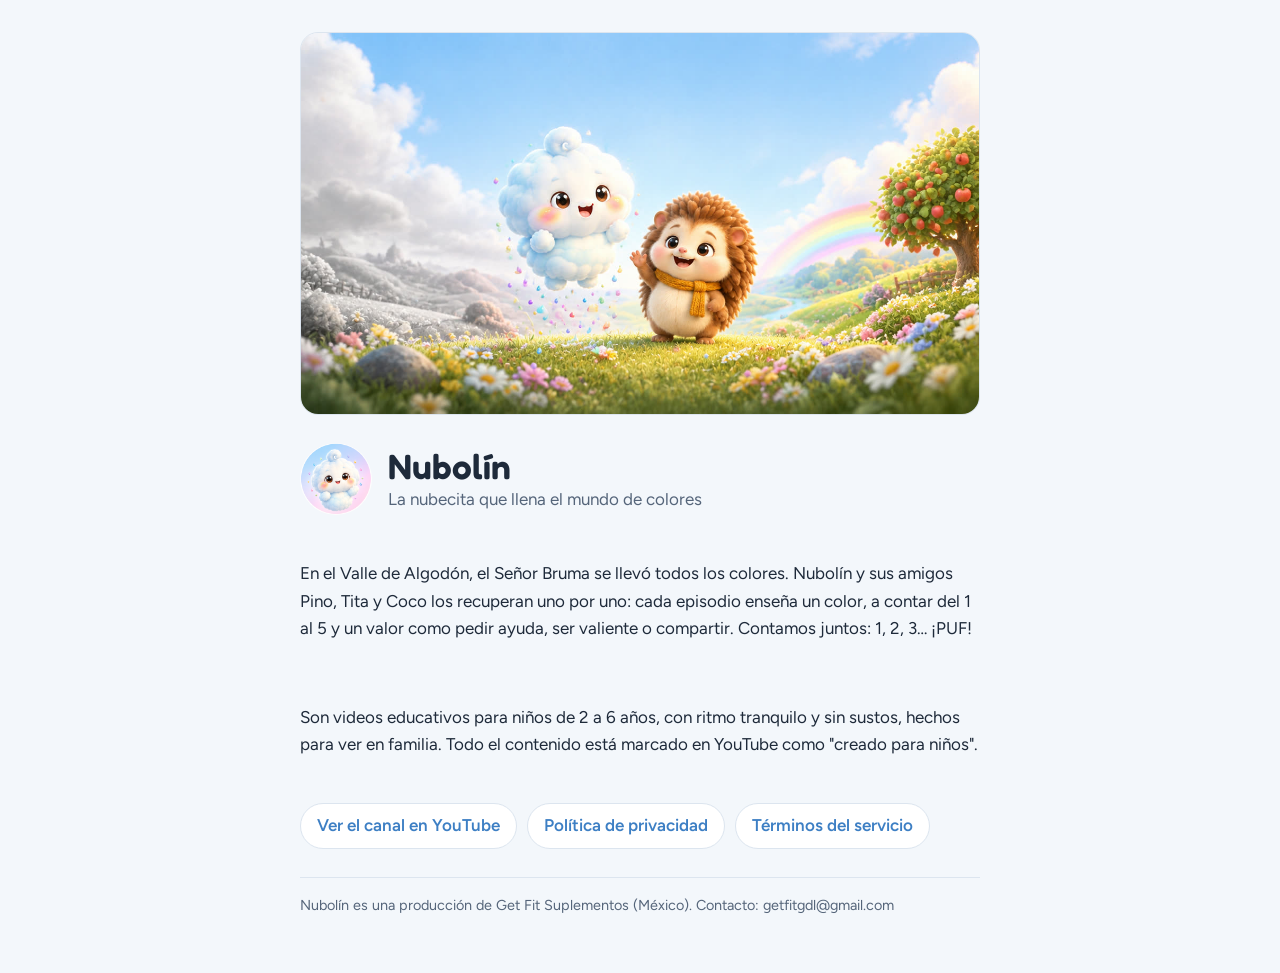
==== index.html @ e375de38 "Nubolín site: home, privacy policy, terms Co-Authored-By: Claude Opus 5.5 <noreply@anthropic.com>" ====
<!doctype html>
<html lang="es">
<head>
<meta charset="utf-8"><meta name="viewport" content="width=device-width, initial-scale=1">
<title>Nubolín</title>
<meta name="description" content="Nubolín: la nubecita que llena el mundo de colores. Videos educativos para niños de 2 a 6 años.">
<link rel="icon" href="avatar.png">
<link rel="stylesheet" href="https://fonts.googleapis.com/css2?family=Fredoka:wght@600&family=Figtree:wght@400;600&display=swap">
<link rel="stylesheet" href="style.css">
</head>
<body>
<main class="wrap">
  <div class="hero"><img src="portada.jpg" alt="Nubolín y Pino en el Valle de Algodón"></div>
  <div class="brand"><img src="avatar.png" alt=""><div><h1>Nubolín</h1><p class="muted" style="margin:0">La nubecita que llena el mundo de colores</p></div></div>
  <p>En el Valle de Algodón, el Señor Bruma se llevó todos los colores. Nubolín y sus amigos Pino, Tita y Coco los recuperan uno por uno: cada episodio enseña un color, a contar del 1 al 5 y un valor como pedir ayuda, ser valiente o compartir. Contamos juntos: 1, 2, 3… ¡PUF!</p>
  <p>Son videos educativos para niños de 2 a 6 años, con ritmo tranquilo y sin sustos, hechos para ver en familia. Todo el contenido está marcado en YouTube como "creado para niños".</p>
  <div class="links">
    <a href="https://www.youtube.com/@nubolin">Ver el canal en YouTube</a>
    <a href="privacidad.html">Política de privacidad</a>
    <a href="terminos.html">Términos del servicio</a>
  </div>
  <footer>Nubolín es una producción de Get Fit Suplementos (México). Contacto: getfitgdl@gmail.com</footer>
</main>
</body>
</html>
---- style.css ----
/* Nubolín site: soft sky palette, rounded display type, single readable column */
:root{--bg:#F3F7FB;--surface:#FFFFFF;--fg:#1E2A3A;--muted:#55657A;--sky:#3D7FC4;--line:#DCE5EF;
--display:"Fredoka",ui-rounded,"Arial Rounded MT Bold",system-ui,sans-serif;--body:"Figtree",system-ui,-apple-system,"Segoe UI",sans-serif}
@media (prefers-color-scheme:dark){:root{--bg:#111A24;--surface:#1A2533;--fg:#E8EEF5;--muted:#A3B3C6;--sky:#7DB6F0;--line:#2A3747;color-scheme:dark}}
*{box-sizing:border-box}
body{margin:0;background:var(--bg);color:var(--fg);font-family:var(--body);font-size:17px;line-height:1.6}
.wrap{max-width:720px;margin:0 auto;padding-inline:20px;padding-block:32px 56px;display:grid;gap:28px}
.hero{border-radius:18px;overflow:hidden;border:1px solid var(--line);background:var(--surface)}
.hero img{display:block;width:100%;height:auto}
.brand{display:flex;gap:16px;align-items:center}
.brand img{width:72px;height:72px;border-radius:50%}
h1,h2{font-family:var(--display);font-weight:600;line-height:1.15;margin:0;text-wrap:balance}
h1{font-size:2.2rem} h2{font-size:1.35rem;margin-top:8px}
p,li{max-width:65ch} .muted{color:var(--muted)}
a{color:var(--sky)} a:focus-visible{outline:2px solid var(--sky);outline-offset:2px}
.links{display:flex;flex-wrap:wrap;gap:10px}
.links a{background:var(--surface);border:1px solid var(--line);border-radius:999px;padding:8px 16px;text-decoration:none;font-weight:600}
footer{border-top:1px solid var(--line);padding-top:16px;font-size:.9rem;color:var(--muted)}
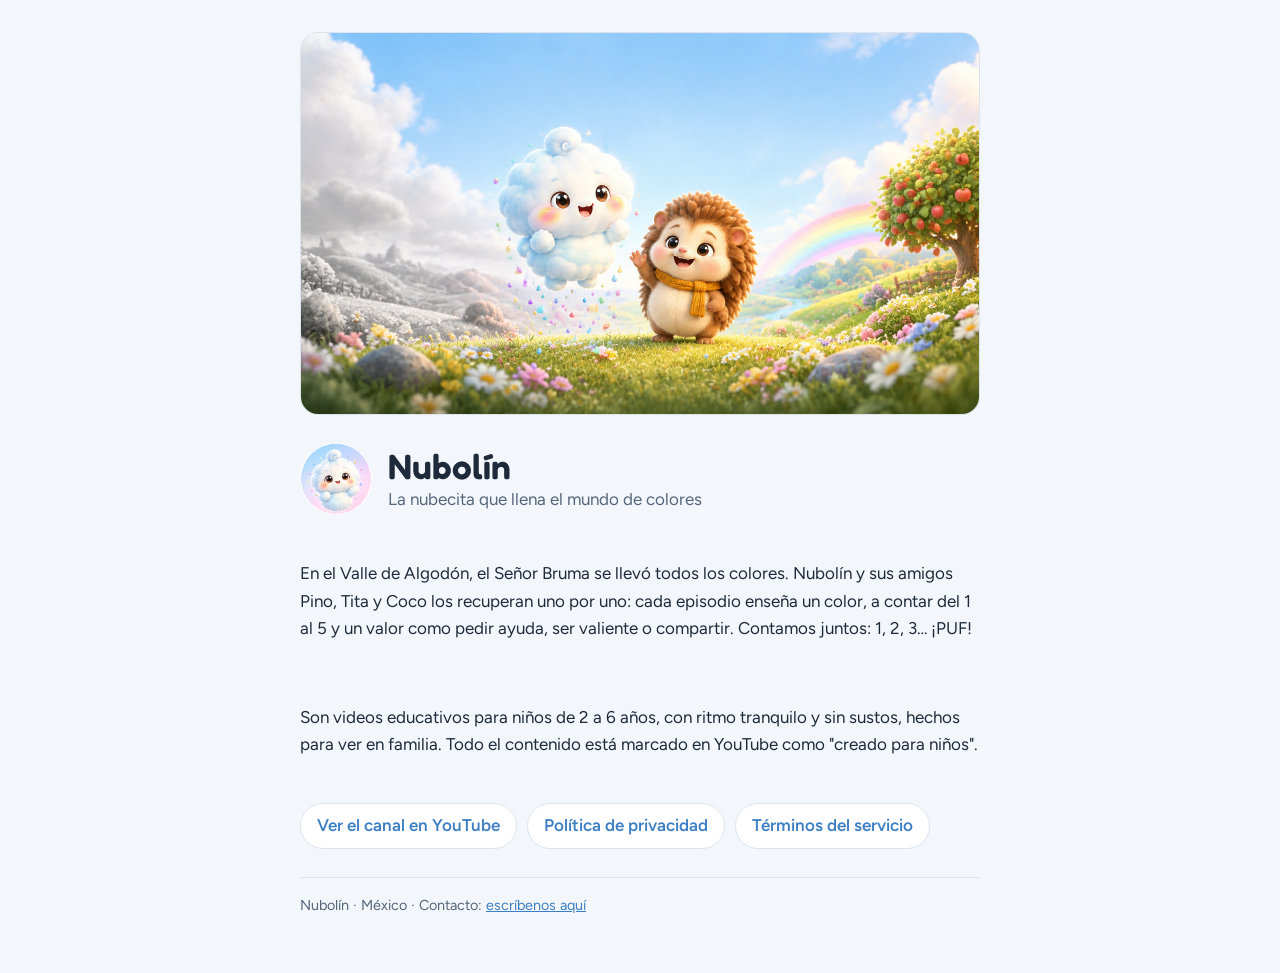
==== commit 41082e68: "Remove third-party brand mention; contact via issues Co-Authored-By: Claude Opus 5.5 <noreply@anthro" ====
--- a/index.html
+++ b/index.html
@@ -19,7 +19,7 @@
     <a href="privacidad.html">Política de privacidad</a>
     <a href="terminos.html">Términos del servicio</a>
   </div>
-  <footer>Nubolín es una producción de Get Fit Suplementos (México). Contacto: getfitgdl@gmail.com</footer>
+  <footer>Nubolín · México · Contacto: <a href="https://github.com/rfrancogar-ai/nubolin/issues">escríbenos aquí</a></footer>
 </main>
 </body>
 </html>
